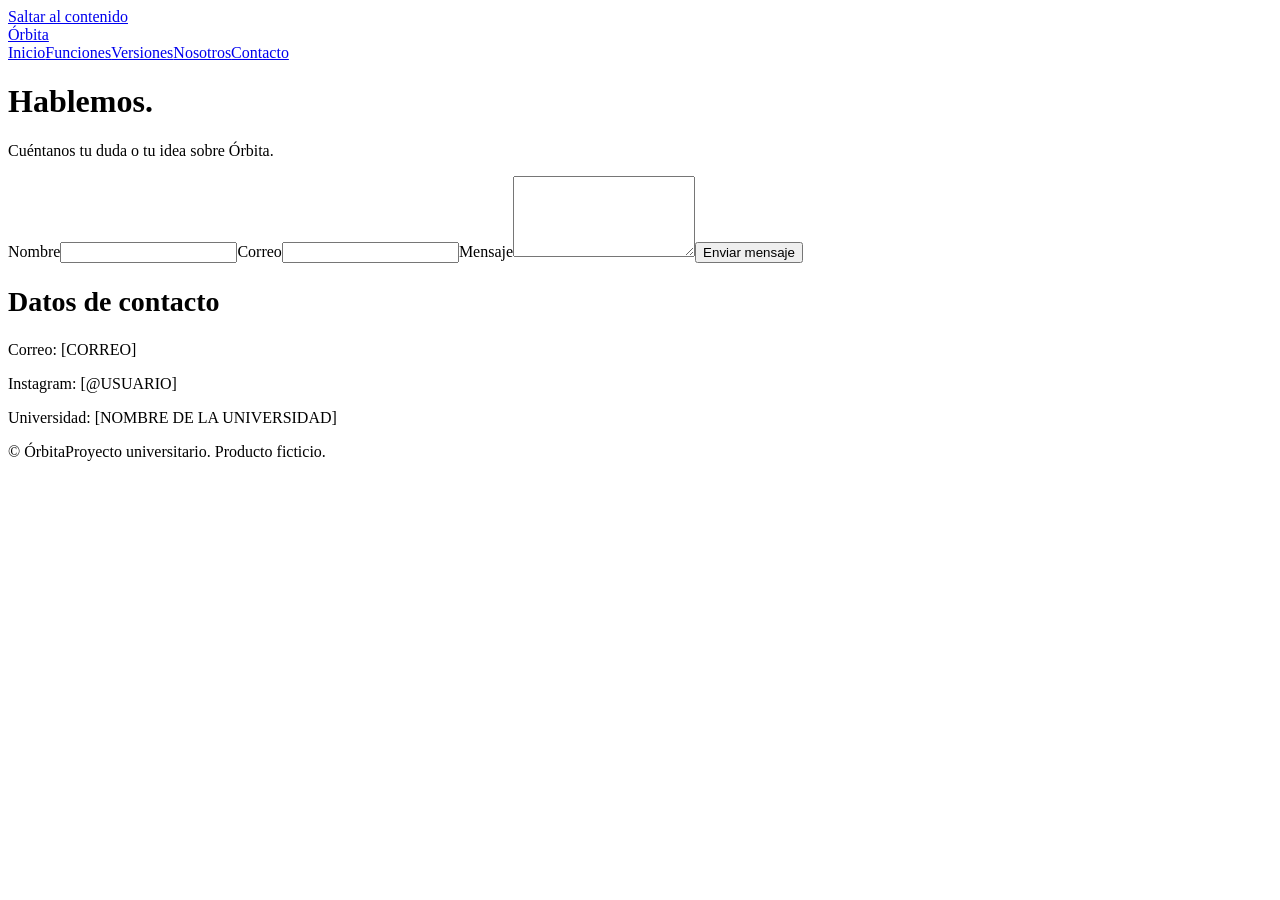
==== contacto.html @ 553d870d "Add files via upload" ====
<!doctype html>
<html lang="es">
<head>
<meta charset="utf-8">
<meta name="viewport" content="width=device-width, initial-scale=1">
<title>Contacto — Órbita</title>
<meta name="description" content="Escribe al equipo de Órbita.">
<meta name="theme-color" content="#0E1A38">
<link rel="icon" href="data:image/svg+xml,%3Csvg xmlns='http://www.w3.org/2000/svg' viewBox='0 0 100 100'%3E%3Ctext y='.9em' font-size='90'%3E%F0%9F%8E%92%3C/text%3E%3C/svg%3E">
<link rel="preconnect" href="https://fonts.googleapis.com">
<link rel="preconnect" href="https://fonts.gstatic.com" crossorigin>
<link href="https://fonts.googleapis.com/css2?family=Bricolage+Grotesque:wght@500;600;700&family=Inter:wght@400;500;600&display=swap" rel="stylesheet">
<link rel="stylesheet" href="css/style.css">
</head>
<body>
<a class="skip" href="#main">Saltar al contenido</a>
<header class="site"><div class="wrap"><a class="logo" href="index.html">Órbita</a><nav aria-label="Principal"><a href="index.html">Inicio</a><a href="funciones.html">Funciones</a><a href="versiones.html">Versiones</a><a href="nosotros.html">Nosotros</a><a href="contacto.html" aria-current="page">Contacto</a></nav></div></header>
<main id="main">
<div class="wrap pagehead"><h1>Hablemos.</h1><p class="lead">Cuéntanos tu duda o tu idea sobre Órbita.</p></div>
<div class="wrap contact"><form action="mailto:correo@ejemplo.com" method="post" enctype="text/plain"><label for="nombre">Nombre</label><input id="nombre" name="nombre" autocomplete="name" required><label for="correo">Correo</label><input id="correo" name="correo" type="email" autocomplete="email" required><label for="mensaje">Mensaje</label><textarea id="mensaje" name="mensaje" rows="5" required></textarea><button class="btn btn-ink" type="submit">Enviar mensaje</button></form>
<div class="info"><h2 style="font-size:28px">Datos de contacto</h2><p>Correo: [CORREO]</p><p>Instagram: [@USUARIO]</p><p>Universidad: [NOMBRE DE LA UNIVERSIDAD]</p></div></div>
</main>
<footer><div class="wrap"><span>© Órbita</span><span>Proyecto universitario. Producto ficticio.</span></div></footer>
</body>
</html>
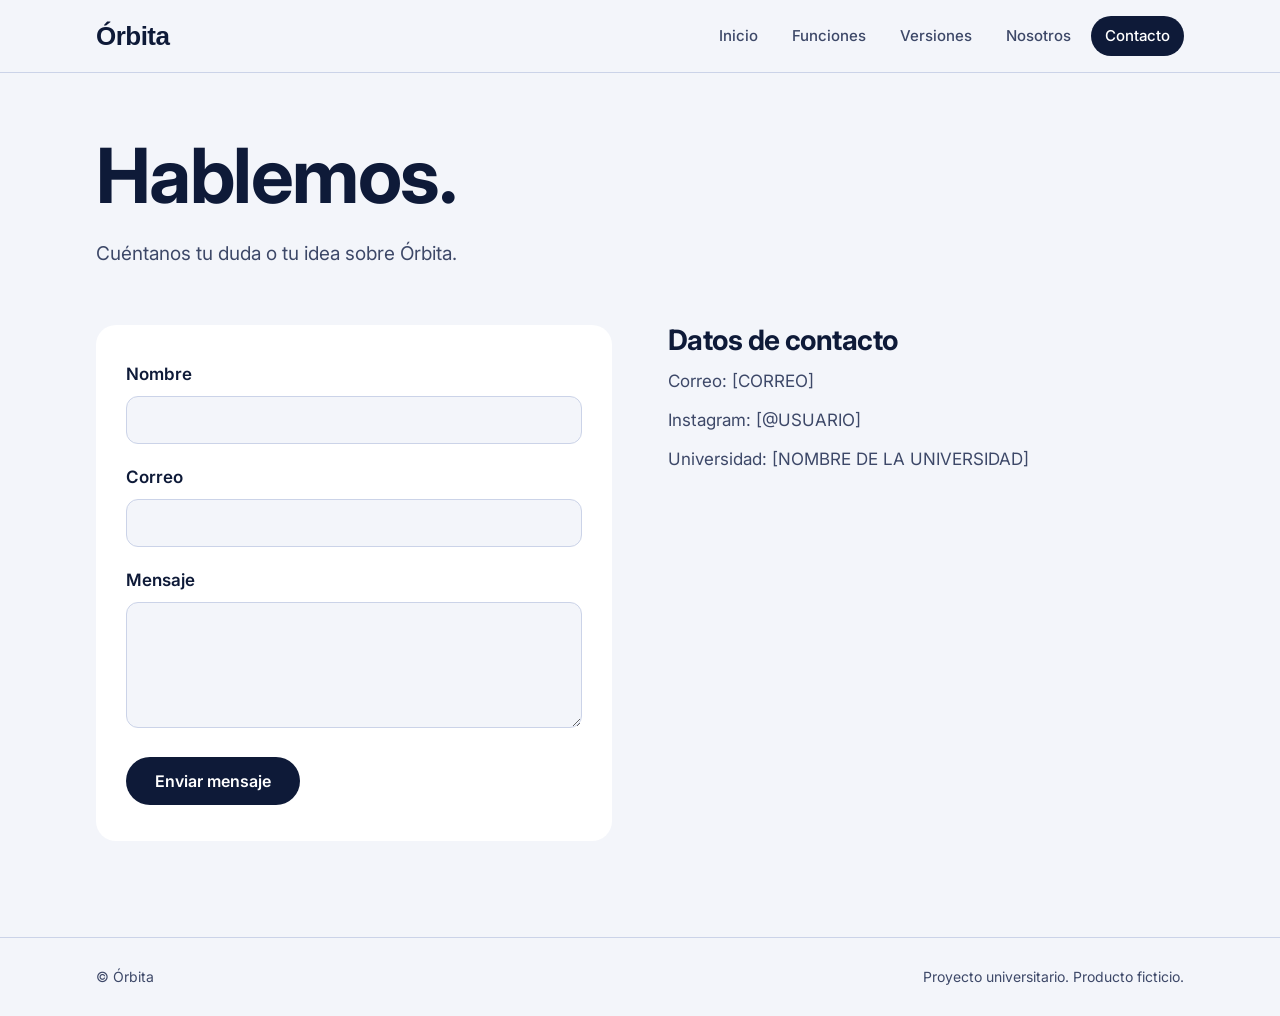
==== commit 18bfeb18: "Add files via upload" ====
--- a/contacto.html
+++ b/contacto.html
@@ -10,7 +10,93 @@
 <link rel="preconnect" href="https://fonts.googleapis.com">
 <link rel="preconnect" href="https://fonts.gstatic.com" crossorigin>
 <link href="https://fonts.googleapis.com/css2?family=Bricolage+Grotesque:wght@500;600;700&family=Inter:wght@400;500;600&display=swap" rel="stylesheet">
-<link rel="stylesheet" href="css/style.css">
+<style>
+:root{--ink:#0E1A38;--ink2:#24366B;--paper:#F3F5FA;--panel:#E4E9F5;--line:#CBD3E8;--mute:#3D4868;--sig:#FF6B3D;--soft:#C3CBE3}
+*,*::before,*::after{box-sizing:border-box}
+html{scroll-behavior:smooth}
+body{margin:0;background:var(--paper);color:var(--ink);font:400 17px/1.6 Inter,system-ui,sans-serif}
+h1,h2,h3{font-family:'Bricolage Grotesque',Inter,sans-serif;letter-spacing:-.02em;margin:0}
+h1{font-size:clamp(42px,6vw,76px);line-height:1.02;font-weight:700}
+h2{font-size:clamp(30px,4vw,48px);line-height:1.1;font-weight:700}
+h3{font-size:24px;line-height:1.2;font-weight:600}
+p{margin:0}
+a{color:inherit}
+.wrap{max-width:1200px;margin:0 auto;padding-inline:clamp(20px,5vw,56px)}
+.skip{position:absolute;left:-999px;top:8px;background:var(--ink);color:#fff;padding:10px 16px;border-radius:8px;z-index:20}
+.skip:focus{left:8px}
+:focus-visible{outline:3px solid var(--sig);outline-offset:3px;border-radius:6px}
+.site{position:sticky;top:0;z-index:10;background:rgba(243,245,250,.88);backdrop-filter:blur(10px);border-bottom:1px solid var(--line)}
+.site .wrap{display:flex;justify-content:space-between;align-items:center;gap:16px;flex-wrap:wrap;padding-block:16px}
+.logo{font:700 26px 'Bricolage Grotesque',sans-serif;text-decoration:none;letter-spacing:-.02em}
+.site nav{display:flex;gap:6px;flex-wrap:wrap}
+.site nav a{text-decoration:none;font-size:15px;font-weight:500;padding:8px 14px;border-radius:999px;color:var(--mute)}
+.site nav a:hover{background:var(--panel);color:var(--ink)}
+.site nav a[aria-current]{background:var(--ink);color:#fff}
+.btn{display:inline-flex;align-items:center;justify-content:center;min-height:48px;padding:0 28px;border-radius:999px;font:600 16px Inter,sans-serif;text-decoration:none;border:1.5px solid transparent;cursor:pointer;transition:transform .15s,background .15s}
+.btn:hover{transform:translateY(-1px)}
+.btn-ink{background:var(--ink);color:#fff}
+.btn-ghost{border-color:var(--ink);color:var(--ink)}
+.btn-ghost:hover{background:var(--panel)}
+.btn-sig{background:var(--sig);color:var(--ink)}
+.actions{display:flex;gap:14px;flex-wrap:wrap;margin-top:32px}
+.lead{font-size:19px;color:var(--mute);max-width:46ch;margin-top:24px}
+.hero{display:grid;grid-template-columns:repeat(auto-fit,minmax(300px,1fr));gap:56px;align-items:center;padding-block:56px 96px}
+.pagehead{padding-block:64px 56px}
+.pagehead h1{max-width:16ch}
+.stage{position:relative;aspect-ratio:1;max-height:520px;width:100%;background:var(--panel);border-radius:32px;overflow:hidden;display:grid;place-items:center}
+.stage svg{width:50%;height:auto;position:relative}
+.ring{position:absolute;inset:9%;border:2px dashed rgba(14,26,56,.28);border-radius:50%;animation:spin 28s linear infinite}
+.ring::after{content:"";position:absolute;top:-9px;left:50%;margin-left:-9px;width:18px;height:18px;border-radius:50%;background:var(--sig)}
+@keyframes spin{to{transform:rotate(360deg)}}
+@media (prefers-reduced-motion:reduce){.ring{animation:none}.btn{transition:none}}
+.tag{position:absolute;background:#fff;border-radius:999px;padding:8px 16px;font-size:14px;font-weight:600;box-shadow:0 2px 10px rgba(14,26,56,.1)}
+.t1{left:6%;top:18%}.t2{right:5%;top:44%}.t3{left:9%;bottom:14%}
+.dark{background:var(--ink);color:var(--paper);padding-block:96px}
+.dark p{color:var(--soft)}
+.section{padding-block:96px}
+.head{margin-bottom:48px}
+.head p{color:var(--mute);margin-top:14px;max-width:52ch;font-size:18px}
+.cols{display:grid;grid-template-columns:repeat(auto-fit,minmax(240px,1fr));gap:40px}
+.ico{width:56px;height:56px;border-radius:16px;background:var(--sig);color:var(--ink);display:grid;place-items:center;margin-bottom:20px}
+.ico svg{width:28px;height:28px;fill:none;stroke:currentColor;stroke-width:2;stroke-linecap:round;stroke-linejoin:round}
+.cols h3{margin-bottom:10px}
+.plans{display:grid;grid-template-columns:repeat(auto-fit,minmax(240px,1fr));gap:20px}
+.plan{border-radius:20px;padding:36px 30px;background:#fff}
+.plan h3{margin-bottom:6px}
+.plan ul{margin:18px 0 0;padding-left:20px;line-height:1.9}
+.plan.sig{background:var(--sig)}
+.plan.ink{background:var(--ink);color:var(--paper)}
+.band{background:var(--panel);border-radius:28px;padding:72px clamp(24px,6vw,64px);text-align:center;margin-bottom:96px}
+.band p{color:var(--mute);margin:14px auto 0;max-width:46ch;font-size:18px}
+.band .btn{margin-top:28px}
+.row{display:grid;grid-template-columns:minmax(140px,220px) 1fr;gap:40px;padding-block:44px;border-top:1px solid var(--line);align-items:start}
+.row .ico{width:96px;height:96px;border-radius:28px;margin:0}
+.row .ico svg{width:44px;height:44px}
+.row p{color:var(--mute);max-width:56ch;margin-top:12px}
+@media (max-width:640px){.row{grid-template-columns:1fr;gap:20px}}
+.tablewrap{overflow-x:auto;background:#fff;border-radius:20px}
+table{border-collapse:collapse;width:100%;min-width:520px}
+th,td{padding:16px 20px;border-bottom:1px solid var(--panel);text-align:center}
+th{font:600 19px 'Bricolage Grotesque',sans-serif}
+td:first-child,th:first-child{text-align:left;font-weight:600;position:sticky;left:0;background:#fff}
+tr:last-child td{border-bottom:0}
+.note{color:var(--mute);font-size:14px;margin-bottom:14px}
+.mission{font:500 clamp(22px,2.6vw,32px)/1.4 'Bricolage Grotesque',sans-serif;max-width:30ch;color:var(--paper)}
+.value{border-top:2px solid var(--ink);padding-top:20px}
+.value p{color:var(--mute);margin-top:8px}
+.avatar{width:72px;height:72px;border-radius:50%;background:var(--panel);margin-bottom:16px}
+.person{border-top:1px solid var(--line);padding-top:24px}
+.person p{color:var(--mute)}
+.contact{display:grid;grid-template-columns:repeat(auto-fit,minmax(280px,1fr));gap:56px;padding-bottom:96px}
+form{background:#fff;border-radius:20px;padding:36px 30px}
+label{display:block;font-weight:600;margin-bottom:8px}
+input,textarea{width:100%;padding:12px 16px;border:1.5px solid var(--line);border-radius:12px;font:16px Inter,sans-serif;margin-bottom:20px;background:var(--paper)}
+input{min-height:48px}
+input:focus,textarea:focus{outline:3px solid var(--sig);outline-offset:1px;border-color:var(--ink)}
+.info p{color:var(--mute);margin-top:12px}
+footer{border-top:1px solid var(--line);padding-block:28px}
+footer .wrap{display:flex;justify-content:space-between;flex-wrap:wrap;gap:12px;font-size:14px;color:var(--mute)}
+</style>
 </head>
 <body>
 <a class="skip" href="#main">Saltar al contenido</a>
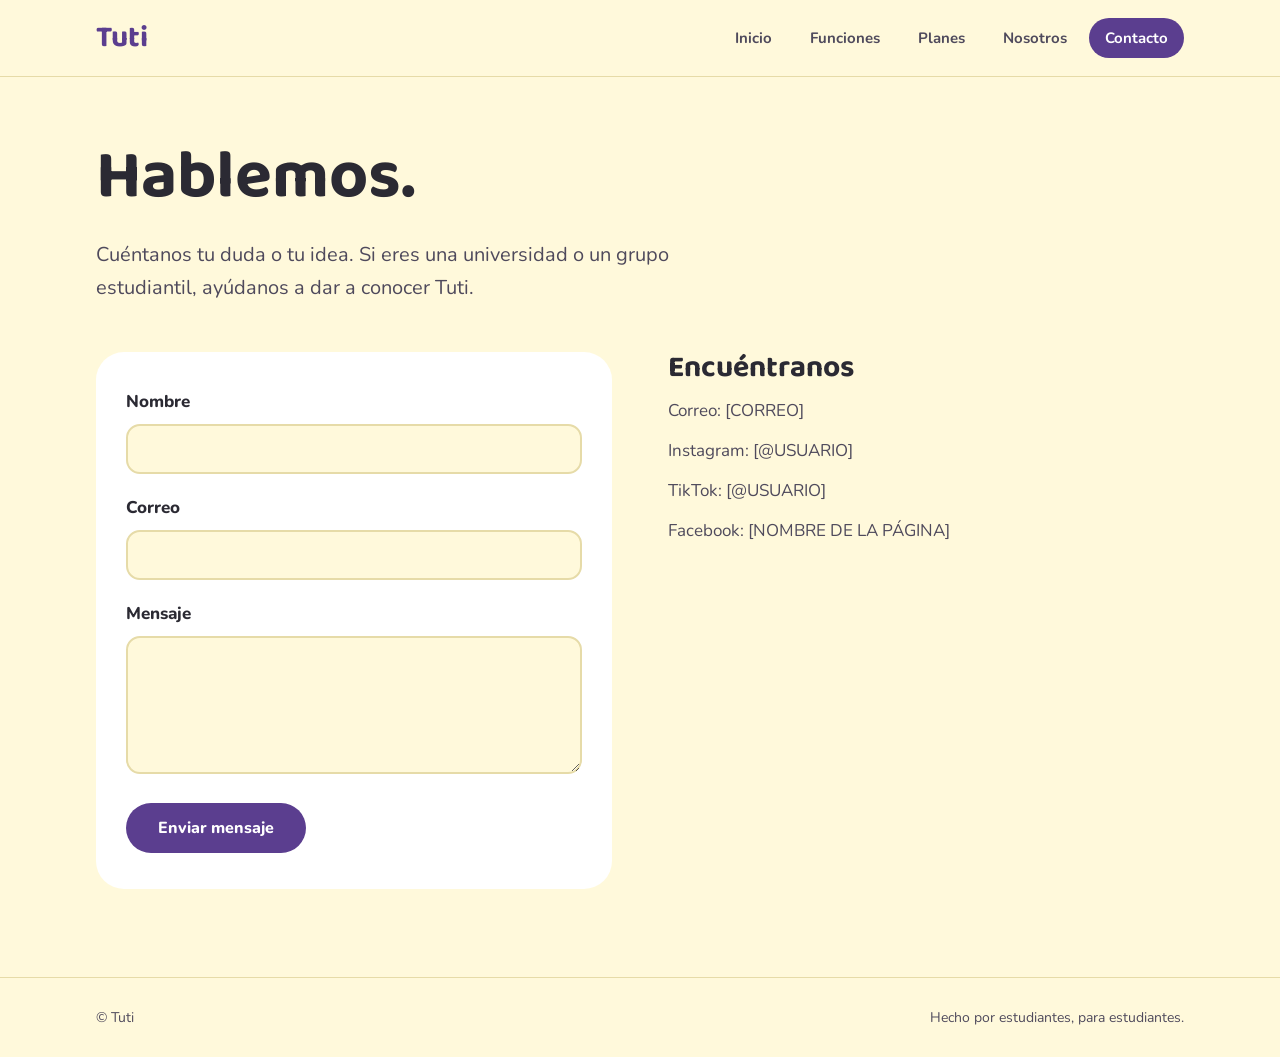
==== commit 0f443261: "Add files via upload" ====
--- a/contacto.html
+++ b/contacto.html
@@ -3,96 +3,100 @@
 <head>
 <meta charset="utf-8">
 <meta name="viewport" content="width=device-width, initial-scale=1">
-<title>Contacto — Órbita</title>
-<meta name="description" content="Escribe al equipo de Órbita.">
-<meta name="theme-color" content="#0E1A38">
-<link rel="icon" href="data:image/svg+xml,%3Csvg xmlns='http://www.w3.org/2000/svg' viewBox='0 0 100 100'%3E%3Ctext y='.9em' font-size='90'%3E%F0%9F%8E%92%3C/text%3E%3C/svg%3E">
+<title>Contacto — Tuti</title>
+<meta name="description" content="Escribe al equipo de Tuti.">
+<meta name="theme-color" content="#5B3E8F">
+<link rel="icon" href="data:image/svg+xml,%3Csvg xmlns='http://www.w3.org/2000/svg' viewBox='0 0 100 100'%3E%3Ccircle cx='50' cy='54' r='40' fill='%23E6CFE8'/%3E%3Ccircle cx='36' cy='48' r='6' fill='%232B2A33'/%3E%3Ccircle cx='64' cy='48' r='6' fill='%232B2A33'/%3E%3Cpath d='M36 66q14 12 28 0' stroke='%232B2A33' stroke-width='5' fill='none' stroke-linecap='round'/%3E%3C/svg%3E">
 <link rel="preconnect" href="https://fonts.googleapis.com">
 <link rel="preconnect" href="https://fonts.gstatic.com" crossorigin>
-<link href="https://fonts.googleapis.com/css2?family=Bricolage+Grotesque:wght@500;600;700&family=Inter:wght@400;500;600&display=swap" rel="stylesheet">
+<link href="https://fonts.googleapis.com/css2?family=Baloo+2:wght@600;700;800&family=Nunito:wght@400;600;700;800&display=swap" rel="stylesheet">
 <style>
-:root{--ink:#0E1A38;--ink2:#24366B;--paper:#F3F5FA;--panel:#E4E9F5;--line:#CBD3E8;--mute:#3D4868;--sig:#FF6B3D;--soft:#C3CBE3}
+:root{--ink:#2B2A33;--pri:#5B3E8F;--deep:#3B2766;--paper:#FFF9DB;--peach:#FBDCB5;--mint:#DDF6C0;--lilac:#E6CFE8;--rose:#F9D0CF;--peri:#D6D6F0;--line:#E6DBA8;--mute:#4F4A5C;--soft:#DCD3EC}
 *,*::before,*::after{box-sizing:border-box}
 html{scroll-behavior:smooth}
-body{margin:0;background:var(--paper);color:var(--ink);font:400 17px/1.6 Inter,system-ui,sans-serif}
-h1,h2,h3{font-family:'Bricolage Grotesque',Inter,sans-serif;letter-spacing:-.02em;margin:0}
-h1{font-size:clamp(42px,6vw,76px);line-height:1.02;font-weight:700}
-h2{font-size:clamp(30px,4vw,48px);line-height:1.1;font-weight:700}
-h3{font-size:24px;line-height:1.2;font-weight:600}
+body{margin:0;background:var(--paper);color:var(--ink);font:400 17px/1.65 Nunito,system-ui,sans-serif}
+h1,h2,h3{font-family:'Baloo 2',Nunito,sans-serif;margin:0;line-height:1.1;font-weight:700}
+h1{font-size:clamp(40px,5.6vw,68px)}
+h2{font-size:clamp(30px,4vw,46px)}
+h3{font-size:24px;line-height:1.2}
 p{margin:0}
 a{color:inherit}
 .wrap{max-width:1200px;margin:0 auto;padding-inline:clamp(20px,5vw,56px)}
 .skip{position:absolute;left:-999px;top:8px;background:var(--ink);color:#fff;padding:10px 16px;border-radius:8px;z-index:20}
 .skip:focus{left:8px}
-:focus-visible{outline:3px solid var(--sig);outline-offset:3px;border-radius:6px}
-.site{position:sticky;top:0;z-index:10;background:rgba(243,245,250,.88);backdrop-filter:blur(10px);border-bottom:1px solid var(--line)}
-.site .wrap{display:flex;justify-content:space-between;align-items:center;gap:16px;flex-wrap:wrap;padding-block:16px}
-.logo{font:700 26px 'Bricolage Grotesque',sans-serif;text-decoration:none;letter-spacing:-.02em}
+:focus-visible{outline:3px solid var(--pri);outline-offset:3px;border-radius:6px}
+.site{position:sticky;top:0;z-index:10;background:rgba(255,249,219,.9);backdrop-filter:blur(10px);border-bottom:1px solid var(--line)}
+.site .wrap{display:flex;justify-content:space-between;align-items:center;gap:16px;flex-wrap:wrap;padding-block:14px}
+.logo{font:700 30px 'Baloo 2',sans-serif;text-decoration:none;color:var(--pri)}
 .site nav{display:flex;gap:6px;flex-wrap:wrap}
-.site nav a{text-decoration:none;font-size:15px;font-weight:500;padding:8px 14px;border-radius:999px;color:var(--mute)}
-.site nav a:hover{background:var(--panel);color:var(--ink)}
-.site nav a[aria-current]{background:var(--ink);color:#fff}
-.btn{display:inline-flex;align-items:center;justify-content:center;min-height:48px;padding:0 28px;border-radius:999px;font:600 16px Inter,sans-serif;text-decoration:none;border:1.5px solid transparent;cursor:pointer;transition:transform .15s,background .15s}
-.btn:hover{transform:translateY(-1px)}
-.btn-ink{background:var(--ink);color:#fff}
-.btn-ghost{border-color:var(--ink);color:var(--ink)}
-.btn-ghost:hover{background:var(--panel)}
-.btn-sig{background:var(--sig);color:var(--ink)}
+.site nav a{text-decoration:none;font-size:15px;font-weight:700;padding:8px 16px;border-radius:999px;color:var(--mute)}
+.site nav a:hover{background:var(--peach);color:var(--ink)}
+.site nav a[aria-current]{background:var(--pri);color:#fff}
+.btn{display:inline-flex;align-items:center;justify-content:center;min-height:50px;padding:0 30px;border-radius:999px;font:800 16px Nunito,sans-serif;text-decoration:none;border:2px solid transparent;cursor:pointer;transition:transform .15s}
+.btn:hover{transform:translateY(-2px)}
+.btn-pri{background:var(--pri);color:#fff}
+.btn-ghost{border-color:var(--pri);color:var(--pri)}
+.btn-ghost:hover{background:var(--lilac)}
+.btn-light{background:#fff;color:var(--deep)}
 .actions{display:flex;gap:14px;flex-wrap:wrap;margin-top:32px}
-.lead{font-size:19px;color:var(--mute);max-width:46ch;margin-top:24px}
-.hero{display:grid;grid-template-columns:repeat(auto-fit,minmax(300px,1fr));gap:56px;align-items:center;padding-block:56px 96px}
-.pagehead{padding-block:64px 56px}
-.pagehead h1{max-width:16ch}
-.stage{position:relative;aspect-ratio:1;max-height:520px;width:100%;background:var(--panel);border-radius:32px;overflow:hidden;display:grid;place-items:center}
-.stage svg{width:50%;height:auto;position:relative}
-.ring{position:absolute;inset:9%;border:2px dashed rgba(14,26,56,.28);border-radius:50%;animation:spin 28s linear infinite}
-.ring::after{content:"";position:absolute;top:-9px;left:50%;margin-left:-9px;width:18px;height:18px;border-radius:50%;background:var(--sig)}
-@keyframes spin{to{transform:rotate(360deg)}}
-@media (prefers-reduced-motion:reduce){.ring{animation:none}.btn{transition:none}}
-.tag{position:absolute;background:#fff;border-radius:999px;padding:8px 16px;font-size:14px;font-weight:600;box-shadow:0 2px 10px rgba(14,26,56,.1)}
-.t1{left:6%;top:18%}.t2{right:5%;top:44%}.t3{left:9%;bottom:14%}
-.dark{background:var(--ink);color:var(--paper);padding-block:96px}
+.lead{font-size:20px;color:var(--mute);max-width:48ch;margin-top:22px}
+.hero{display:grid;grid-template-columns:repeat(auto-fit,minmax(300px,1fr));gap:56px;align-items:center;padding-block:56px 88px}
+.pagehead{padding-block:64px 48px}
+.pagehead h1{max-width:18ch}
+.stage{position:relative;aspect-ratio:1;max-height:500px;width:100%;background:var(--lilac);border-radius:48% 52% 46% 54%/52% 46% 54% 48%;display:grid;place-items:center}
+.stage svg{width:56%;height:auto;animation:float 4s ease-in-out infinite}
+@keyframes float{50%{transform:translateY(-12px)}}
+@media (prefers-reduced-motion:reduce){.stage svg{animation:none}.btn{transition:none}}
+.chip{position:absolute;background:#fff;border-radius:999px;padding:8px 16px;font-size:14px;font-weight:800;box-shadow:0 3px 10px rgba(59,39,102,.12)}
+.c1{left:2%;top:16%}.c2{right:0;top:46%}.c3{left:8%;bottom:12%}
+.dark{background:var(--deep);color:#fff;padding-block:88px}
 .dark p{color:var(--soft)}
-.section{padding-block:96px}
-.head{margin-bottom:48px}
-.head p{color:var(--mute);margin-top:14px;max-width:52ch;font-size:18px}
-.cols{display:grid;grid-template-columns:repeat(auto-fit,minmax(240px,1fr));gap:40px}
-.ico{width:56px;height:56px;border-radius:16px;background:var(--sig);color:var(--ink);display:grid;place-items:center;margin-bottom:20px}
+.section{padding-block:88px}
+.head{margin-bottom:44px}
+.head p{color:var(--mute);margin-top:12px;max-width:54ch;font-size:19px}
+.cols{display:grid;grid-template-columns:repeat(auto-fit,minmax(250px,1fr));gap:36px}
+.cols h3{margin-bottom:10px}
+.ico{width:60px;height:60px;border-radius:20px;display:grid;place-items:center;margin-bottom:20px;color:var(--ink)}
 .ico svg{width:28px;height:28px;fill:none;stroke:currentColor;stroke-width:2;stroke-linecap:round;stroke-linejoin:round}
-.cols h3{margin-bottom:10px}
-.plans{display:grid;grid-template-columns:repeat(auto-fit,minmax(240px,1fr));gap:20px}
-.plan{border-radius:20px;padding:36px 30px;background:#fff}
-.plan h3{margin-bottom:6px}
+.b-rose{background:var(--rose)}.b-mint{background:var(--mint)}.b-peach{background:var(--peach)}.b-lilac{background:var(--lilac)}.b-peri{background:var(--peri)}
+.chat{display:grid;grid-template-columns:repeat(auto-fit,minmax(300px,1fr));gap:56px;align-items:center}
+.bubbles{display:flex;flex-direction:column;gap:14px;background:#fff;border-radius:28px;padding:32px}
+.bub{max-width:85%;padding:14px 18px;border-radius:20px;font-size:16px}
+.me{align-self:flex-end;background:var(--peri);border-bottom-right-radius:6px}
+.tuti{align-self:flex-start;background:var(--mint);border-bottom-left-radius:6px}
+.who{font-size:13px;font-weight:800;color:var(--mute);margin:0 4px}
+.plans{display:grid;grid-template-columns:repeat(auto-fit,minmax(280px,1fr));gap:24px;max-width:820px}
+.plan{border-radius:28px;padding:40px 34px}
+.plan .price{font:700 44px 'Baloo 2',sans-serif;margin:8px 0 4px}
+.plan .price small{font:700 18px Nunito,sans-serif}
 .plan ul{margin:18px 0 0;padding-left:20px;line-height:1.9}
-.plan.sig{background:var(--sig)}
-.plan.ink{background:var(--ink);color:var(--paper)}
-.band{background:var(--panel);border-radius:28px;padding:72px clamp(24px,6vw,64px);text-align:center;margin-bottom:96px}
-.band p{color:var(--mute);margin:14px auto 0;max-width:46ch;font-size:18px}
+.band{background:var(--peach);border-radius:36px;padding:68px clamp(24px,6vw,64px);text-align:center;margin-bottom:88px}
+.band p{color:var(--mute);margin:14px auto 0;max-width:46ch;font-size:19px}
 .band .btn{margin-top:28px}
-.row{display:grid;grid-template-columns:minmax(140px,220px) 1fr;gap:40px;padding-block:44px;border-top:1px solid var(--line);align-items:start}
-.row .ico{width:96px;height:96px;border-radius:28px;margin:0}
-.row .ico svg{width:44px;height:44px}
-.row p{color:var(--mute);max-width:56ch;margin-top:12px}
-@media (max-width:640px){.row{grid-template-columns:1fr;gap:20px}}
-.tablewrap{overflow-x:auto;background:#fff;border-radius:20px}
-table{border-collapse:collapse;width:100%;min-width:520px}
-th,td{padding:16px 20px;border-bottom:1px solid var(--panel);text-align:center}
-th{font:600 19px 'Bricolage Grotesque',sans-serif}
-td:first-child,th:first-child{text-align:left;font-weight:600;position:sticky;left:0;background:#fff}
+.row{display:grid;grid-template-columns:minmax(120px,200px) 1fr;gap:36px;padding-block:40px;border-top:1.5px solid var(--line);align-items:start}
+.row .ico{width:88px;height:88px;border-radius:28px;margin:0}
+.row .ico svg{width:40px;height:40px}
+.row p{color:var(--mute);max-width:56ch;margin-top:10px}
+@media (max-width:640px){.row{grid-template-columns:1fr;gap:18px}}
+.tablewrap{overflow-x:auto;background:#fff;border-radius:24px}
+table{border-collapse:collapse;width:100%;min-width:460px}
+th,td{padding:16px 20px;border-bottom:1px solid var(--paper);text-align:center}
+th{font:700 20px 'Baloo 2',sans-serif}
+td:first-child,th:first-child{text-align:left;font-weight:700;position:sticky;left:0;background:#fff}
 tr:last-child td{border-bottom:0}
-.note{color:var(--mute);font-size:14px;margin-bottom:14px}
-.mission{font:500 clamp(22px,2.6vw,32px)/1.4 'Bricolage Grotesque',sans-serif;max-width:30ch;color:var(--paper)}
-.value{border-top:2px solid var(--ink);padding-top:20px}
+.note{color:var(--mute);font-size:15px;margin-top:14px}
+.mission{font:600 clamp(22px,2.6vw,32px)/1.4 'Baloo 2',sans-serif;max-width:32ch}
+.value{border-top:3px solid var(--pri);padding-top:18px}
 .value p{color:var(--mute);margin-top:8px}
-.avatar{width:72px;height:72px;border-radius:50%;background:var(--panel);margin-bottom:16px}
-.person{border-top:1px solid var(--line);padding-top:24px}
+.avatar{width:76px;height:76px;border-radius:50%;margin-bottom:14px}
+.person{border-top:1.5px solid var(--line);padding-top:22px}
 .person p{color:var(--mute)}
-.contact{display:grid;grid-template-columns:repeat(auto-fit,minmax(280px,1fr));gap:56px;padding-bottom:96px}
-form{background:#fff;border-radius:20px;padding:36px 30px}
-label{display:block;font-weight:600;margin-bottom:8px}
-input,textarea{width:100%;padding:12px 16px;border:1.5px solid var(--line);border-radius:12px;font:16px Inter,sans-serif;margin-bottom:20px;background:var(--paper)}
-input{min-height:48px}
-input:focus,textarea:focus{outline:3px solid var(--sig);outline-offset:1px;border-color:var(--ink)}
+.contact{display:grid;grid-template-columns:repeat(auto-fit,minmax(280px,1fr));gap:56px;padding-bottom:88px}
+form{background:#fff;border-radius:28px;padding:36px 30px}
+label{display:block;font-weight:800;margin-bottom:8px}
+input,textarea{width:100%;padding:12px 16px;border:2px solid var(--line);border-radius:14px;font:16px Nunito,sans-serif;margin-bottom:20px;background:var(--paper)}
+input{min-height:50px}
+input:focus,textarea:focus{outline:3px solid var(--pri);outline-offset:1px;border-color:var(--pri)}
 .info p{color:var(--mute);margin-top:12px}
 footer{border-top:1px solid var(--line);padding-block:28px}
 footer .wrap{display:flex;justify-content:space-between;flex-wrap:wrap;gap:12px;font-size:14px;color:var(--mute)}
@@ -100,12 +104,12 @@
 </head>
 <body>
 <a class="skip" href="#main">Saltar al contenido</a>
-<header class="site"><div class="wrap"><a class="logo" href="index.html">Órbita</a><nav aria-label="Principal"><a href="index.html">Inicio</a><a href="funciones.html">Funciones</a><a href="versiones.html">Versiones</a><a href="nosotros.html">Nosotros</a><a href="contacto.html" aria-current="page">Contacto</a></nav></div></header>
+<header class="site"><div class="wrap"><a class="logo" href="index.html">Tuti</a><nav aria-label="Principal"><a href="index.html">Inicio</a><a href="funciones.html">Funciones</a><a href="planes.html">Planes</a><a href="nosotros.html">Nosotros</a><a href="contacto.html" aria-current="page">Contacto</a></nav></div></header>
 <main id="main">
-<div class="wrap pagehead"><h1>Hablemos.</h1><p class="lead">Cuéntanos tu duda o tu idea sobre Órbita.</p></div>
-<div class="wrap contact"><form action="mailto:correo@ejemplo.com" method="post" enctype="text/plain"><label for="nombre">Nombre</label><input id="nombre" name="nombre" autocomplete="name" required><label for="correo">Correo</label><input id="correo" name="correo" type="email" autocomplete="email" required><label for="mensaje">Mensaje</label><textarea id="mensaje" name="mensaje" rows="5" required></textarea><button class="btn btn-ink" type="submit">Enviar mensaje</button></form>
-<div class="info"><h2 style="font-size:28px">Datos de contacto</h2><p>Correo: [CORREO]</p><p>Instagram: [@USUARIO]</p><p>Universidad: [NOMBRE DE LA UNIVERSIDAD]</p></div></div>
+<div class="wrap pagehead"><h1>Hablemos.</h1><p class="lead">Cuéntanos tu duda o tu idea. Si eres una universidad o un grupo estudiantil, ayúdanos a dar a conocer Tuti.</p></div>
+<div class="wrap contact"><form action="mailto:correo@ejemplo.com" method="post" enctype="text/plain"><label for="nombre">Nombre</label><input id="nombre" name="nombre" autocomplete="name" required><label for="correo">Correo</label><input id="correo" name="correo" type="email" autocomplete="email" required><label for="mensaje">Mensaje</label><textarea id="mensaje" name="mensaje" rows="5" required></textarea><button class="btn btn-pri" type="submit">Enviar mensaje</button></form>
+<div class="info"><h2 style="font-size:30px">Encuéntranos</h2><p>Correo: [CORREO]</p><p>Instagram: [@USUARIO]</p><p>TikTok: [@USUARIO]</p><p>Facebook: [NOMBRE DE LA PÁGINA]</p></div></div>
 </main>
-<footer><div class="wrap"><span>© Órbita</span><span>Proyecto universitario. Producto ficticio.</span></div></footer>
+<footer><div class="wrap"><span>© Tuti</span><span>Hecho por estudiantes, para estudiantes.</span></div></footer>
 </body>
 </html>
